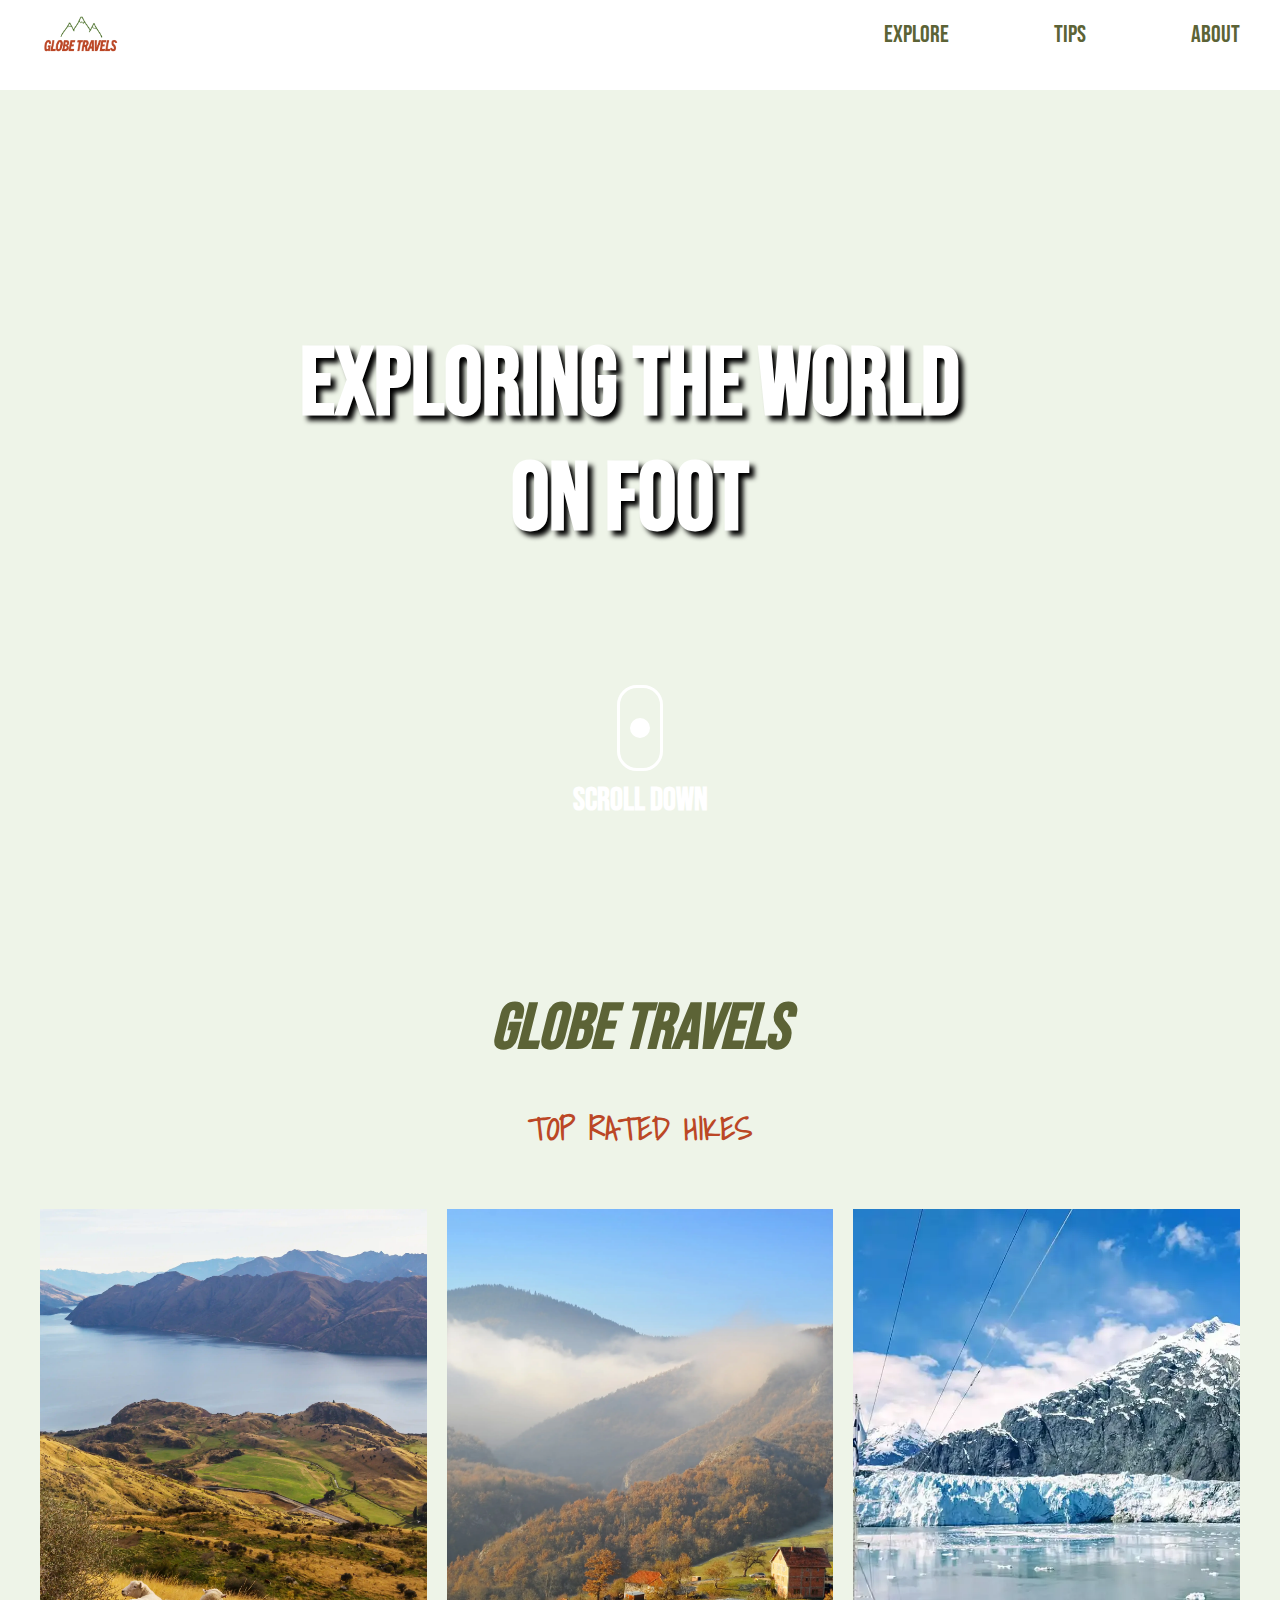
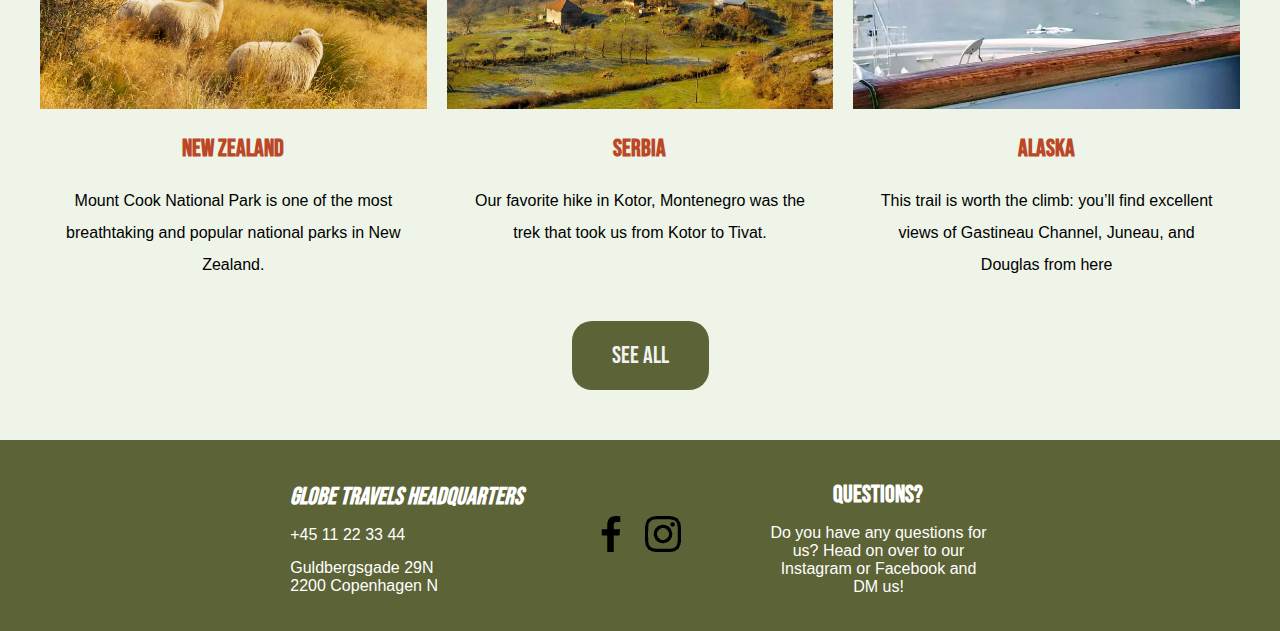
==== index.html @ c2760bb6 "logo_final" ====
<!DOCTYPE html>
<html lang="da">
  <head>
    <meta charset="UTF-8" />
    <meta http-equiv="X-UA-Compatible" content="IE=edge" />
    <meta name="viewport" content="width=device-width, initial-scale=1.0" />
    <link rel="stylesheet" href="style.css" />
    <link rel="stylesheet" href="landing_style.css" />
    <title>Globe Travels</title>
  </head>
  <body>
    <header class="banner">
      <nav class="navbar">
        <a class="logo" href="index.html"><img src="billeder/globe_logo_final.png" alt="logo" /></a>
        <ul class="nav-menu">
          <li class="nav-item">
            <a href="loop.html">EXPLORE</a>
          </li>
          <li class="nav-item">
            <a href="#">TIPS</a>
          </li>
          <li class="nav-item">
            <a href="#">ABOUT</a>
          </li>
        </ul>
        <div class="hamburger">
          <span class="bar"></span>
          <span class="bar"></span>
          <span class="bar"></span>
        </div>
      </nav>
    </header>
    <div class="background-image">
      <h1 class="landing_h1">
        EXPLORING THE WORLD <br />
        ON FOOT
      </h1>
      <div class="container_mouse">
        <span class="mouse-btn">
          <span class="mouse-scroll"></span>
        </span>
        <h1>Scroll Down</h1>
      </div>
    </div>
    <main>
      <section class="landing_titel">
        <h2>GLOBE TRAVELS</h2>
        <h3>TOP RATED HIKES</h3>
      </section>

      <section class="tophikes">
        <article>
          <img src="billeder/newzealand_hike.webp" alt="hiking" />
          <h2>NEW ZEALAND</h2>
          <p>Mount Cook National Park is one of the most breathtaking and popular national parks in New Zealand.</p>
        </article>

        <article>
          <img src="billeder/serbia_hike.webp" alt="hiking" />
          <h2>SERBIA</h2>
          <p>Our favorite hike in Kotor, Montenegro was the trek that took us from Kotor to Tivat.</p>
        </article>

        <article>
          <img src="billeder/glacier_hike.webp" alt="glacier" />
          <h2>ALASKA</h2>
          <p>This trail is worth the climb: you’ll find excellent views of Gastineau Channel, Juneau, and Douglas from here</p>
        </article>
      </section>
      <div class="text-center">
        <a href="loop.html"><button>SEE ALL</button></a>
      </div>
    </main>
    <footer>
      <div>
        <h2 class="footer_h2">GLOBE TRAVELS HEADQUARTERS</h2>
        <p>+45 11 22 33 44</p>
        <p>
          Guldbergsgade 29N <br />
          2200 Copenhagen N
        </p>
      </div>
      <div class="socials">
        <div class="socials">
          <img src="billeder/facebook-logo-24.png" alt="face" />
          <img src="billeder/instagram-logo-24.png" alt="insta" />
        </div>
      </div>
      <section class="sporgsmal">
        <h2>Questions?</h2>
        <p>Do you have any questions for us? Head on over to our Instagram or Facebook and DM us!</p>
      </section>
    </footer>
    <script>
      // Hamburger menu
      const hamburger = document.querySelector(".hamburger");
      const navMenu = document.querySelector(".nav-menu");

      hamburger.addEventListener("click", () => {
        hamburger.classList.toggle("active");
        navMenu.classList.toggle("active");
      });

      document.querySelectorAll(".nav-link").forEach((n) =>
        n.addEventListener("click", () => {
          hamburger.classList.remove("active");
          navMenu.classList.remove("active");
        })
      );
    </script>
  </body>
</html>
---- style.css ----
/* Generelt */
* {
  margin: 0;
  padding: 0;
}

main {
  max-width: 1200px;
  margin: 0 auto;
}

html {
  background-color: #eef4e8;
}

img {
  max-width: 100%;
}

/* fonts */
@font-face {
  font-family: BebasNeue;
  src: url(fonts/BebasNeue/BebasNeue-Regular.ttf);
}

@font-face {
  font-family: SIL;
  src: url(fonts/Shadows_Into_Light/ShadowsIntoLight-Regular.ttf);
}

/* *********** Header ************** */
.banner {
  position: fixed;
  z-index: 1;
}
.logo {
  margin-inline: 40px;
}

.nav-menu li {
  font-family: BebasNeue, sans-serif;
  list-style: none;
  font-size: 1.5rem;
  text-align: center;
  margin-right: 20px;
}
a {
  color: #5c6336;
  text-decoration: none;
}
.footer_h2 {
  color: white;
  font-style: italic;
}

.navbar {
  min-height: 70px;
  display: flex;
  justify-content: space-between;
  align-items: center;
  margin-right: 20px;
}
.nav-menu {
  display: flex;
  justify-content: space-between;
  align-items: center;
  gap: 85px;
}

.nav-link {
  transition: 0.7s ease;
}
.banner:hover {
  background-color: white;
}

.navbar a:hover {
  color: #5c6336;
}

.hamburger {
  display: none;
  cursor: pointer;
}

.bar {
  display: block;
  width: 30px;
  height: 3px;
  margin-block: 5px;
  -webkit-transition: all 0.3s ease-in-out;
  transition: all 0.3s ease-in-out;
  background-color: #5c6336;
  border-radius: 15px;
}

@media (max-width: 768px) {
  .logo {
    margin-inline: 0;
  }

  .logo img {
    width: 20%;
  }
  .navbar {
    padding: 20px;
  }
  .hamburger {
    display: block;
  }
  .hamburger.active .bar:nth-child(2) {
    opacity: 0;
  }
  .hamburger.active .bar:nth-child(1) {
    transform: translateY(8px) rotate(45deg);
  }
  .hamburger.active .bar:nth-child(3) {
    transform: translateY(-8px) rotate(-45deg);
  }
  .nav-menu {
    position: fixed;
    left: -100%;
    top: 135px;
    gap: 0;
    flex-direction: column;
    background-color: white;
    width: 100%;
    text-align: center;
    transition: 0.3s;
  }
  .nav-item {
    margin-block: 16px;
  }

  .nav-menu.active {
    left: 0;
  }
}

/*************** main (filtrering/loop view) *********/
/* grid - loop view */
.loop_section {
  display: grid;
  grid-template-columns: repeat(auto-fill, minmax(300px, 4fr));
  gap: 1rem;
}

/* design header - loop view */
.filteringsheader {
  text-align: center;
}

nav {
  list-style: none;
  line-height: 2rem;
  /* display: inline; */
  padding-bottom: 20px;
}

button {
  font-family: BebasNeue;
  color: #5c6336;
  font-size: 1.5rem;
  border-style: none;
  background-color: #eef4e8;
  font-weight: lighter;
  cursor: pointer;
  padding: 10px;
}

button:hover {
  color: #bb4726;
}

.valgt {
  color: #bb4726;
}

.filteringsheader h2 {
  font-family: BebasNeue;
  color: #bb4726;
  font-size: 2rem;
  font-weight: lighter;
  padding-bottom: 15px;
}

.filteringsheader h1 {
  font-family: SIL;
  color: #5c6336;
  font-size: 3rem;
  padding-top: 100px;
}

/* design indhold - loop view */
p {
  font-family: Arial, Helvetica, sans-serif;
  margin-bottom: 15px;
}
h1,
h2,
h3 {
  font-family: BebasNeue;
  margin-bottom: 15px;
}

/* hover box */
.h_container {
  position: relative;
  width: 100%;
  background-color: black;
}

.picture {
  /* opacity: 1; */
  display: block;
  width: 100%;
  height: auto;
  transition: 0.5s ease;
}

/* placering og styling af text-boksen */
.box {
  transition: 0.5s ease;
  opacity: 0;
  position: absolute;
  top: 50%;
  left: 50%;
  transform: translate(-50%, -50%);
  -ms-transform: translate(-50%, -50%);
  text-align: center;
}

/* hover effekt på billede */
.h_container:hover .picture {
  background-color: black;
  opacity: 0.3;
}

/* Gør tekst-boksen synlig */
.h_container:hover .box {
  opacity: 1;
}

/* styling af teksten */
.text_p {
  color: white;
  font-size: 16px;
  font-family: Arial, Helvetica, sans-serif;
  font-weight: lighter;
  /* Gør at der ikke kommer en ny linje */
  white-space: nowrap;
  /* Gør man ikke se resten af teksten */
  overflow: hidden;
  /* ellipsis laver de tre prikker (...) */
  text-overflow: ellipsis;
  /* Siger hvor meget tekst vi må se  */
  max-width: 20ch;
}

/* Styling af h3 */
.text_h3 {
  color: white;
  font-family: Arial, Helvetica, sans-serif;
}

/* styling af Call-to-action knap */
.red {
  color: #bb4726;
  text-align: center;
  margin-block: 20px;
}
.facebook,
.instagram {
  width: 100px;
  height: auto;
}

.RM {
  font-family: BebasNeue;
  color: white;
  background-color: #5c6336;
  padding: 10px 20px;
  border-radius: 20px;
  border-color: black solid 0.5px;
}

/* footer */
footer {
  background-color: #5c6336;
  padding: 20px;
  margin: 0;
  display: flex;
  flex-direction: column;
  align-items: center;
  margin-top: 30px;
}

footer p {
  color: white;
}

address:nth-child(1) {
  text-align: center;
}
.sporgsmal {
  text-align: center;
}
.info_footer h2,
.sporgsmal h2 {
  color: white;
}

/****** ENKELTSIDE *******/

.grid_1-1 {
  margin-bottom: 20px;
  margin-top: -90px;
}
.grid_1-1 img {
  margin-top: 100px;
}

.grid_1-1 article {
  padding-top: 20px;
  background-color: white;
}

.grid_1-1 h1 {
  text-align: left;
  color: #5c6336;
  font-size: 3rem;
  padding-left: 20px;
}
.grid_1-1 p {
  padding-inline: 20px;
  line-height: 2rem;
  padding-bottom: 20px;
}
.grid_1-1 h2 {
  color: #bb4726;
  font-size: 2.5rem;
  padding-left: 20px;
}

.grid_1-1 h3 {
  font-size: 1.5rem;
  color: #bb4726;
  padding-left: 20px;
}

.grid_1-1 article h1 {
  flex: 1;
}

.banner {
  position: relative;
}

.bg-dark {
  background: transparent !important;
}

.bg-dark.scrolled {
  background-color: white !important;
}

.tilbage {
  font-family: BebasNeue;
  color: white;
  background-color: #5c6336;
  padding: 10px 20px;
  border-radius: 50px;
  margin-bottom: 10px;
  display: none;
}
.tilbage_mobil {
  font-family: BebasNeue;
  color: white;
  background-color: #5c6336;
  padding: 10px 20px;
  border-radius: 50px;
  margin-bottom: 10px;
  margin-left: 40%;
  margin-top: 20px;
}

.sporgsmal p {
  max-width: 25ch;
}

@media (min-width: 768px) {
  /* enkeltside */
  .grid_1-1 {
    display: grid;
    grid-template-columns: 1fr 1fr;
    padding-top: 13rem;
    padding-bottom: 6rem;
  }

  .grid_1-1 img {
    grid-column: 1;
    width: 100%;
    height: 100%;
    object-fit: cover;
    margin-top: 0;
  }
  .grid_1-1 article {
    grid-column: 2;
  }

  .grid_1-1 h1 {
    text-align: left;
    /* margin-top: -8px; */
  }
  .tilbage {
    display: block;
  }

  .tilbage_mobil {
    display: none;
  }

  /* Loop view */
  .logo > img:nth-child(1) {
    max-width: 10%;
    padding-top: 10px;
  }

  footer {
    flex-direction: row;
    align-items: center;
    justify-content: center;
  }
  address:nth-child(1) {
    text-align: left;
  }

  .banner {
    position: fixed;
  }
  .banner_enkelt {
    position: fixed;
    padding-top: 5rem;
  }

  .logo {
    width: 100%;
    height: 100%;
    object-fit: cover;
  }

  .sporgsmal {
    margin-left: 5rem;
  }

  .sporgsmal p {
    max-width: 25ch;
  }

  .socials {
    margin-left: 2rem;
  }
}
---- landing_style.css ----
* {
  margin: 0;
  padding: 0;
}

.background-image {
  background-image: url("billeder/landingpage.jpg");
  background-size: cover;
  background-repeat: no-repeat;
  height: 100vh;
  background-position: 14%;
  display: grid;
  grid-template-columns: 1fr 1fr;
  grid-template-rows: 1fr 1fr 1fr 1fr;
}

/* scroll button mobile */

/* From uiverse.io by @mrhyddenn */
.mouse-btn {
  margin: 10px auto;
  width: 40px;
  height: 80px;
  border: 3px solid white;
  border-radius: 20px;
  display: flex;
}
.container_mouse h1 {
  color: white;
  text-align: center;
}

.container_mouse {
  grid-row: 4;
  grid-column: span 2;
}

.mouse-scroll {
  display: block;
  width: 20px;
  height: 20px;
  background: white;
  border-radius: 50%;
  margin: auto;
  animation: scrolling13 1s linear infinite;
}

@keyframes scrolling13 {
  0% {
    opacity: 0;
    transform: translateY(-20px);
  }

  100% {
    opacity: 1;
    transform: translateY(20px);
  }
}

/* fonts */

@font-face {
  font-family: BebasNeue;
  src: url(fonts/BebasNeue/BebasNeue-Regular.ttf);
}

@font-face {
  font-family: SIL;
  src: url(fonts/Shadows_Into_Light/ShadowsIntoLight-Regular.ttf);
}

h3 {
  font-family: "BebasNeue";
  color: #bb4726;
}

.landing_h1 {
  color: white;
  font-size: 3rem;
  text-align: end;
  place-self: end;
  grid-column: 2;
  grid-row: 2;
  padding-right: 20px;
  text-shadow: black 5px 5px 5px;
}

.landing_titel h2 {
  color: #5c6336;
  font-size: 3rem;
  /* font-style: italic; */
  text-align: center;
  padding-top: 90px;
}

.landing_titel h3 {
  font-family: SIL;
  font-size: 1.6rem;
  padding-bottom: 40px;
}

.landing_titel h3,
h2 {
  text-align: center;
  color: #bb4726;
  padding-top: 20px;
}
.text-center {
  text-align: center;
  padding-block: 20px;
}

article img {
  object-fit: cover;
  width: 500px;
  height: 500px;
}

article h2,
article p {
  text-align: center;
  padding-inline: 20px;
  line-height: 2rem;
  margin-bottom: 20px;
}

button {
  color: #f2f2f2;
  background-color: #5c6336;
  padding: 20px;
  padding-inline: 40px;
  display: inline;
  text-align: center;
  border-radius: 20px;
}

.tophikes {
  display: grid;
  grid-template-columns: repeat(auto-fill, minmax(300px, 3fr));
  gap: 20px;
}

@media (min-width: 768px) {
  .background-image {
    background-position: top;
    grid-template-columns: 1fr;
  }
  .landing_h1 {
    text-align: center;
    font-size: 6rem;
    grid-column: 1/1;
    grid-row: 2/4;
    place-self: center center;
  }

  .landing_titel h2 {
    color: #5c6336;
    font-size: 4rem;
    font-style: italic;
    text-align: center;
  }
  .landing_titel h3 {
    font-size: 2rem;
  }

  address:nth-child(1),
  address h2 {
    text-align: left;
  }

  address {
    padding: 40px;
  }
}
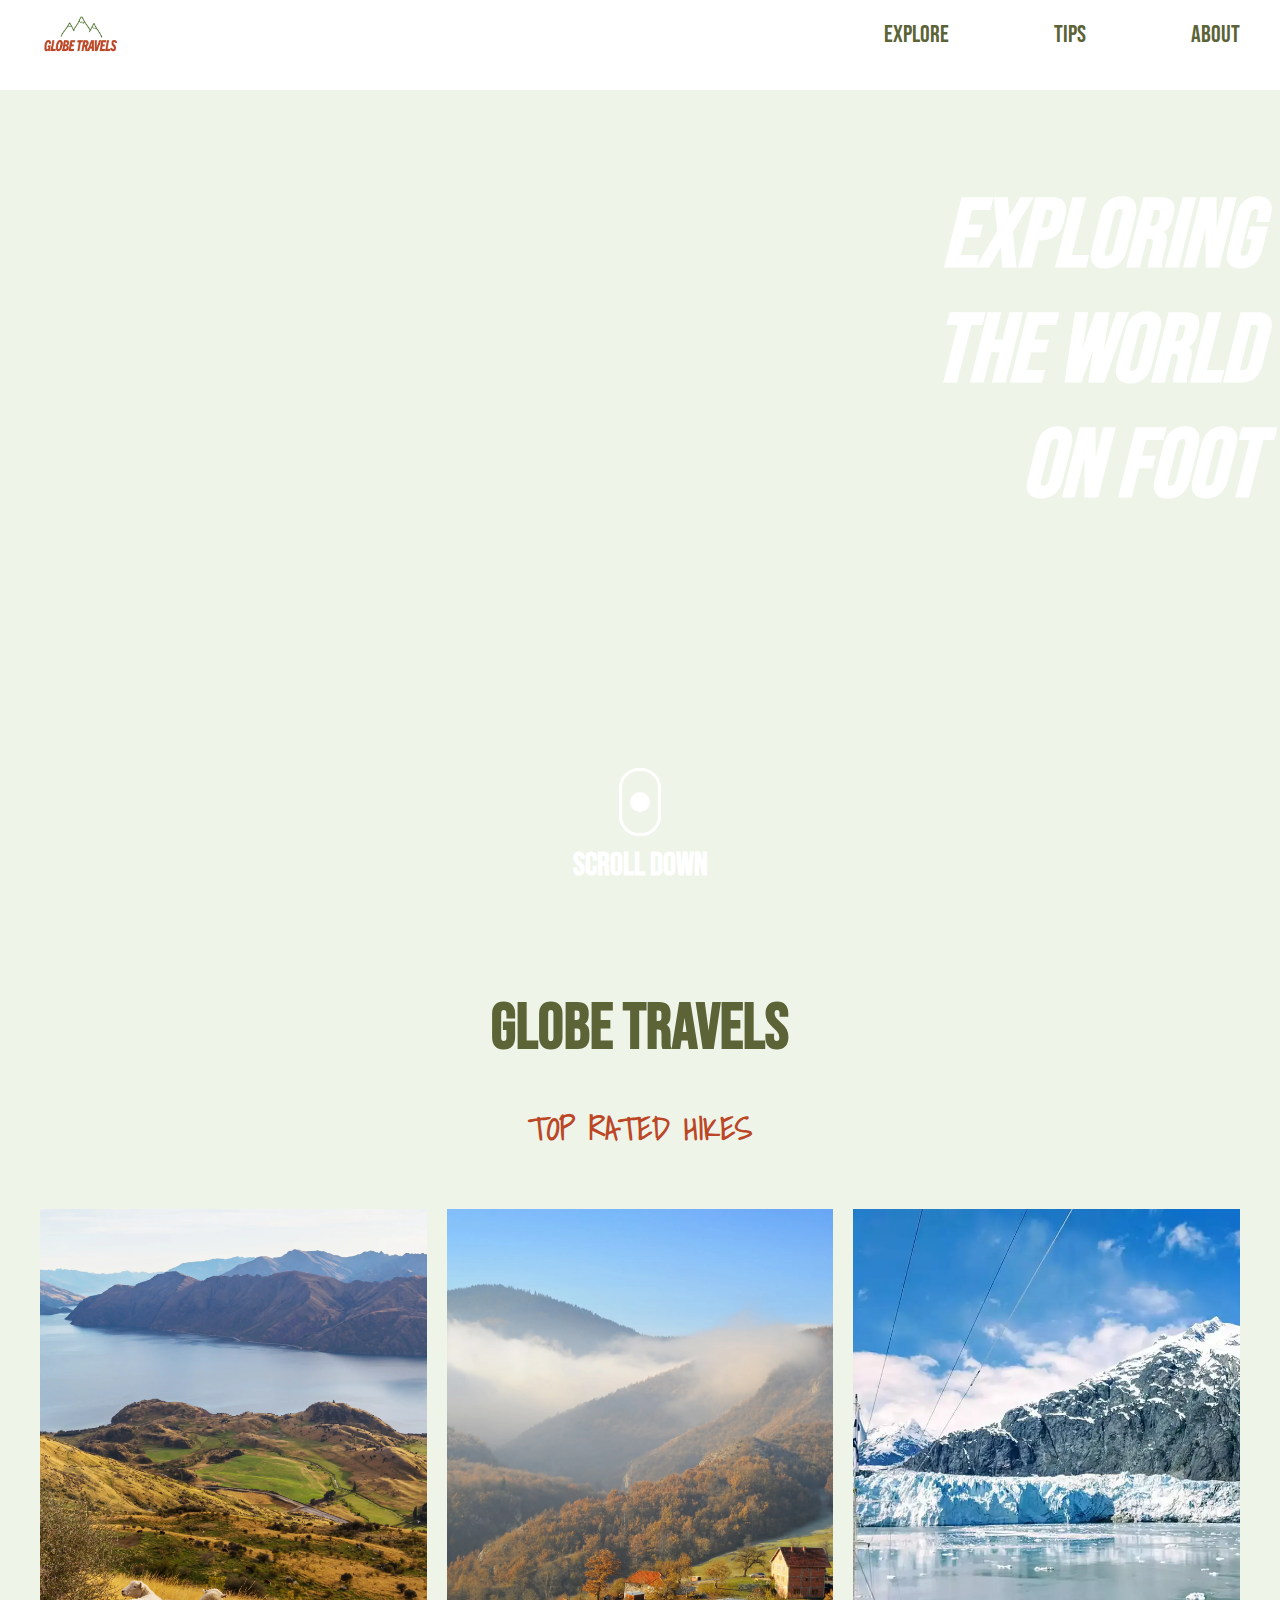
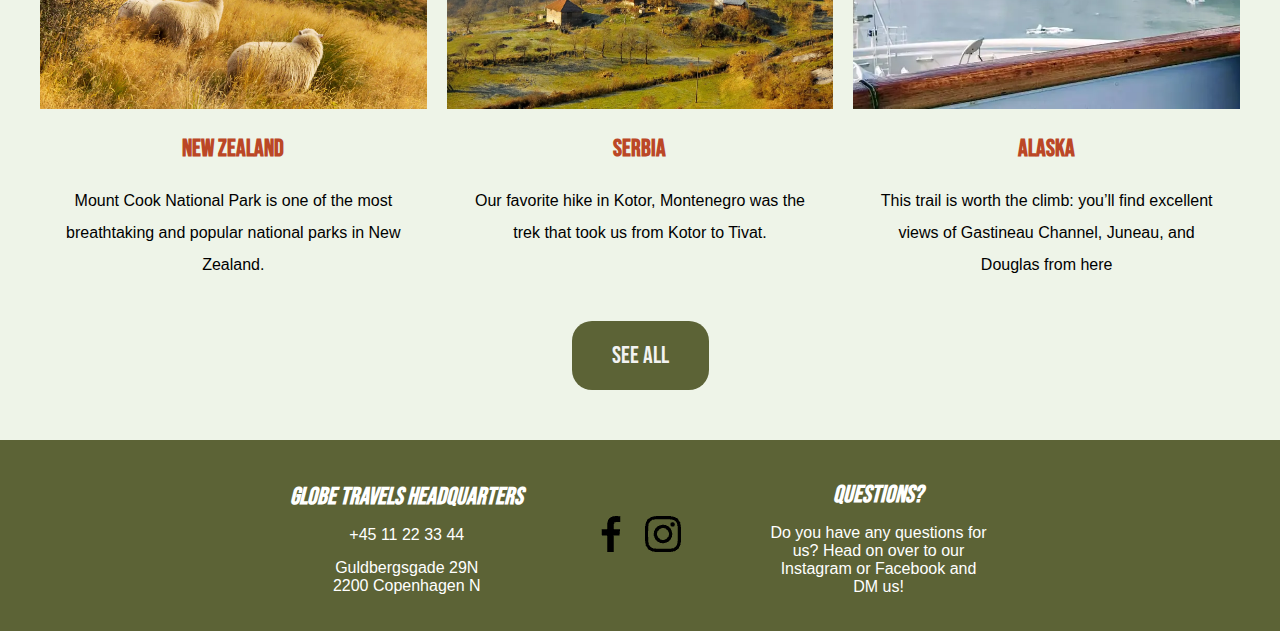
==== commit 3abe1d3e: "felicia - små rettelser" ====
--- a/index.html
+++ b/index.html
@@ -72,7 +72,7 @@
       </div>
     </main>
     <footer>
-      <div>
+      <div class="footer_div">
         <h2 class="footer_h2">GLOBE TRAVELS HEADQUARTERS</h2>
         <p>+45 11 22 33 44</p>
         <p>
--- a/style.css
+++ b/style.css
@@ -29,14 +29,18 @@
 }
 
 /* *********** Header ************** */
+/* Gør header bliver i toppen */
 .banner {
   position: fixed;
   z-index: 1;
 }
+
+/* Placering af logo - giver luft */
 .logo {
   margin-inline: 40px;
 }
 
+/* styling af listen i nav-menu */
 .nav-menu li {
   font-family: BebasNeue, sans-serif;
   list-style: none;
@@ -44,15 +48,19 @@
   text-align: center;
   margin-right: 20px;
 }
+
+/* styling af teksten i nav-menu */
 a {
   color: #5c6336;
   text-decoration: none;
 }
-.footer_h2 {
-  color: white;
-  font-style: italic;
-}
-
+
+/* Hover til knapper */
+.nav-item a:hover {
+  color: #bb4726;
+}
+
+/* Styling af header */
 .navbar {
   min-height: 70px;
   display: flex;
@@ -60,6 +68,8 @@
   align-items: center;
   margin-right: 20px;
 }
+
+/* Styling af ul, så de ligger ved siden af hinanden */
 .nav-menu {
   display: flex;
   justify-content: space-between;
@@ -67,17 +77,22 @@
   gap: 85px;
 }
 
+/* animation af header der flyver ud */
 .nav-link {
   transition: 0.7s ease;
 }
+
+/* hover til banner - index & loop */
 .banner:hover {
   background-color: white;
 }
 
-.navbar a:hover {
-  color: #5c6336;
-}
-
+/* Hover til banner - enkelt */
+.banner_enkelt:hover {
+  background-color: white;
+}
+
+/* Gør burgermenu ikke vises hele tiden */
 .hamburger {
   display: none;
   cursor: pointer;
@@ -93,8 +108,8 @@
   background-color: #5c6336;
   border-radius: 15px;
 }
-
-@media (max-width: 768px) {
+/* hamburger menu viser sig kun indtil den kommer over ipad størrelse */
+@media (max-width: 810px) {
   .logo {
     margin-inline: 0;
   }
@@ -120,7 +135,7 @@
   .nav-menu {
     position: fixed;
     left: -100%;
-    top: 135px;
+    top: 89px;
     gap: 0;
     flex-direction: column;
     background-color: white;
@@ -145,7 +160,8 @@
   gap: 1rem;
 }
 
-/* design header - loop view */
+/* design filtreringsheader - loop view */
+
 .filteringsheader {
   text-align: center;
 }
@@ -299,15 +315,18 @@
   color: white;
 }
 
-address:nth-child(1) {
+.footer_h2 {
+  color: white;
+  font-style: italic;
+}
+.footer_div, .sporgsmal {
   text-align: center;
 }
-.sporgsmal {
-  text-align: center;
-}
+ 
 .info_footer h2,
 .sporgsmal h2 {
   color: white;
+  font-style: italic;
 }
 
 /****** ENKELTSIDE *******/
@@ -353,7 +372,7 @@
 }
 
 .banner {
-  position: relative;
+  position: fixed;
 }
 
 .bg-dark {
--- a/landing_style.css
+++ b/landing_style.css
@@ -1,8 +1,11 @@
+/* sætter margin og padding til 0 i stedet for browserens default settings */
 * {
   margin: 0;
   padding: 0;
 }
+/* MOBILE FIRST */
 
+/* styling af baggrundsbillede */
 .background-image {
   background-image: url("billeder/landingpage.jpg");
   background-size: cover;
@@ -19,11 +22,13 @@
 /* From uiverse.io by @mrhyddenn */
 .mouse-btn {
   margin: 10px auto;
-  width: 40px;
-  height: 80px;
+  margin-top: 10px;
+  width: 36px;
+  height: 62px;
   border: 3px solid white;
   border-radius: 20px;
   display: flex;
+  margin-top: 3rem;
 }
 .container_mouse h1 {
   color: white;
@@ -44,6 +49,7 @@
   margin: auto;
   animation: scrolling13 1s linear infinite;
 }
+/* css animation på scroll knap */
 
 @keyframes scrolling13 {
   0% {
@@ -57,38 +63,22 @@
   }
 }
 
-/* fonts */
-
-@font-face {
-  font-family: BebasNeue;
-  src: url(fonts/BebasNeue/BebasNeue-Regular.ttf);
-}
-
-@font-face {
-  font-family: SIL;
-  src: url(fonts/Shadows_Into_Light/ShadowsIntoLight-Regular.ttf);
-}
-
-h3 {
-  font-family: "BebasNeue";
-  color: #bb4726;
-}
-
+/* styling af tagline på baggrundsbillede */
 .landing_h1 {
   color: white;
-  font-size: 3rem;
+  font-size: 4rem;
   text-align: end;
   place-self: end;
   grid-column: 2;
   grid-row: 2;
   padding-right: 20px;
-  text-shadow: black 5px 5px 5px;
+  font-style: italic;
+  max-width: 9ch;
 }
 
 .landing_titel h2 {
   color: #5c6336;
   font-size: 3rem;
-  /* font-style: italic; */
   text-align: center;
   padding-top: 90px;
 }
@@ -105,14 +95,21 @@
   color: #bb4726;
   padding-top: 20px;
 }
+/* centrering af button på landingpage */
 .text-center {
   text-align: center;
   padding-block: 20px;
 }
 
+.tophikes {
+  display: grid;
+  grid-template-columns: repeat(auto-fill, minmax(300px, 3fr));
+  gap: 20px;
+}
+
+/* størrelse på billeder på landingpage og dertilhørende tekst rugbrikker. */
 article img {
   object-fit: cover;
-  width: 500px;
   height: 500px;
 }
 
@@ -123,8 +120,8 @@
   line-height: 2rem;
   margin-bottom: 20px;
 }
-
-button {
+/* styling af knap på landingpage */
+.text-center button {
   color: #f2f2f2;
   background-color: #5c6336;
   padding: 20px;
@@ -134,20 +131,16 @@
   border-radius: 20px;
 }
 
-.tophikes {
-  display: grid;
-  grid-template-columns: repeat(auto-fill, minmax(300px, 3fr));
-  gap: 20px;
-}
+/* desktop media query */
 
-@media (min-width: 768px) {
+@media (min-width: 870px) {
   .background-image {
     background-position: top;
     grid-template-columns: 1fr;
   }
   .landing_h1 {
     text-align: center;
-    font-size: 6rem;
+    font-size: 7rem;
     grid-column: 1/1;
     grid-row: 2/4;
     place-self: center center;
@@ -156,19 +149,26 @@
   .landing_titel h2 {
     color: #5c6336;
     font-size: 4rem;
-    font-style: italic;
     text-align: center;
   }
   .landing_titel h3 {
     font-size: 2rem;
   }
 
-  address:nth-child(1),
-  address h2 {
-    text-align: left;
-  }
+}
 
-  address {
-    padding: 40px;
+/* IPAD-VERSION */
+
+@media (min-width: 768px) {
+  .landing_h1 {
+    color: white;
+    font-size: 6rem;
+    text-align: end;
+    place-self: end;
+    grid-column: 2;
+    grid-row: 2;
+    padding-right: 20px;
+    font-style: italic;
+    max-width: 9ch;
   }
 }
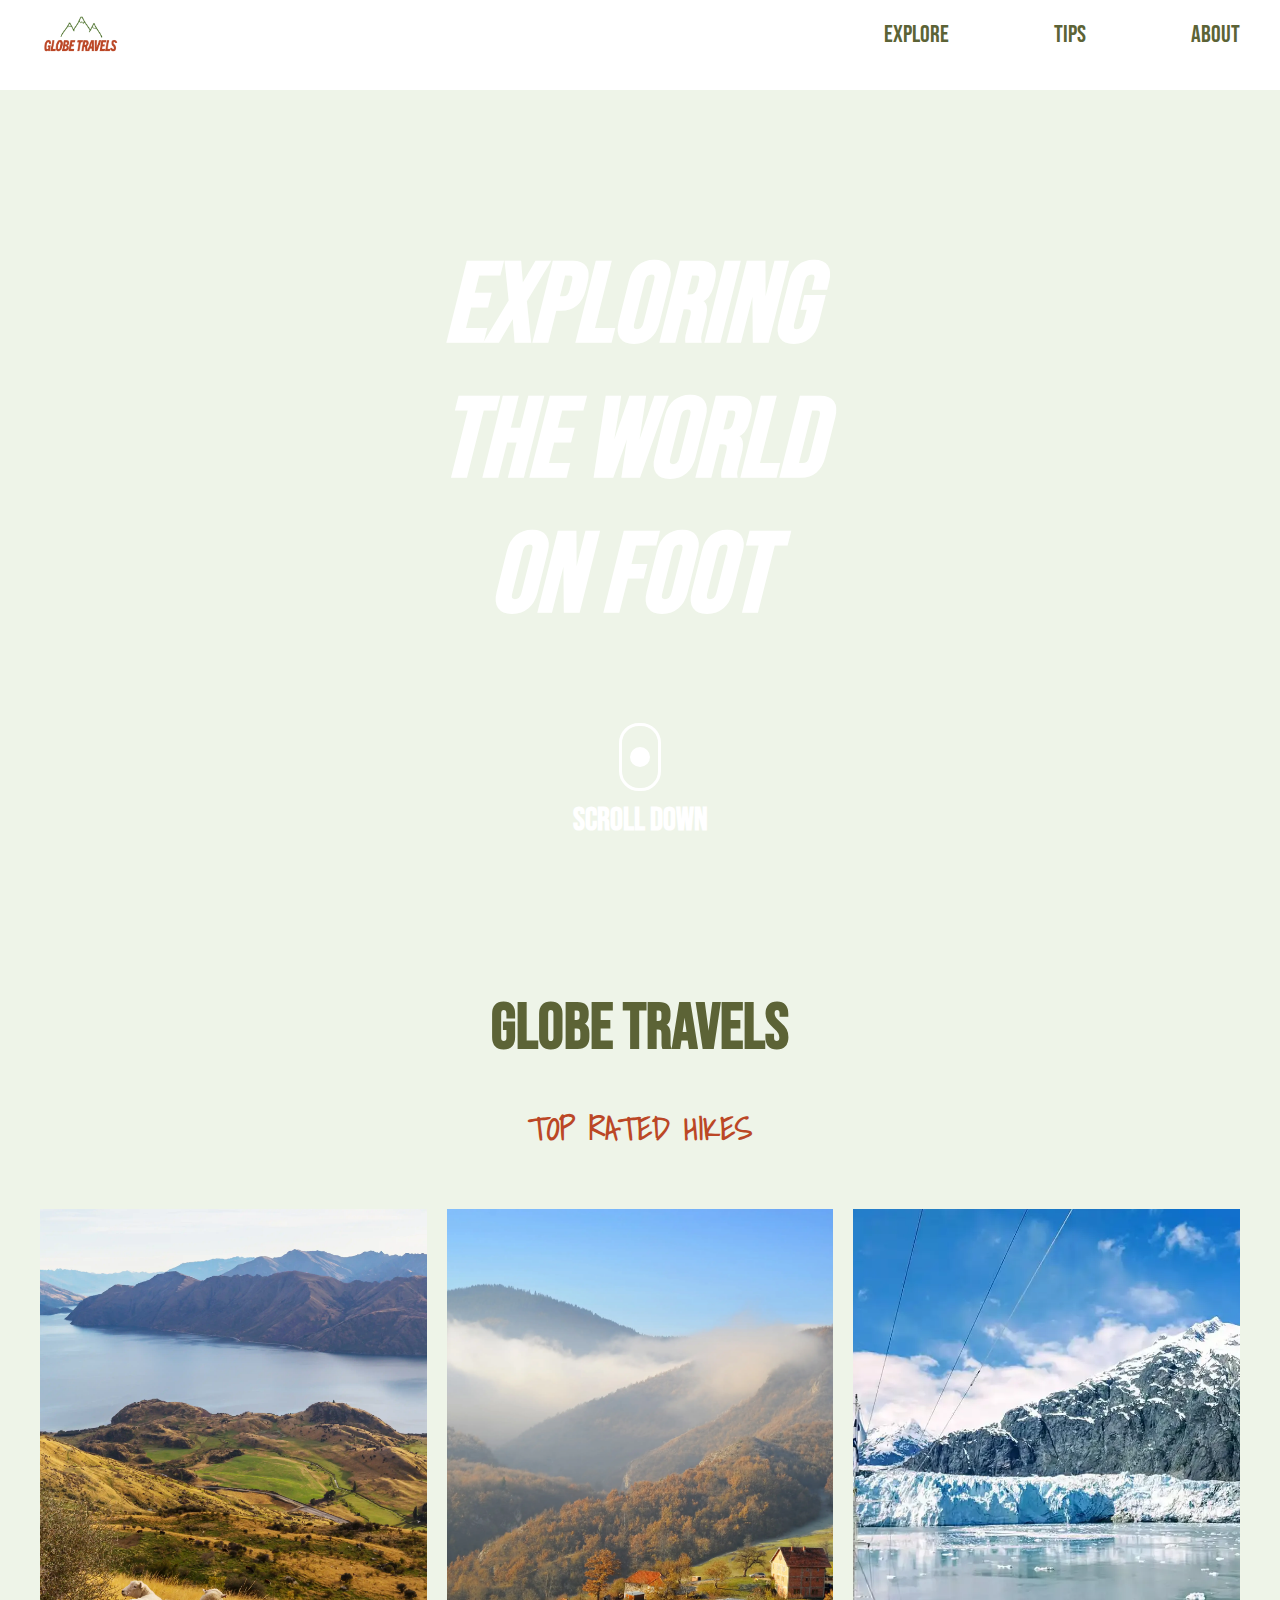
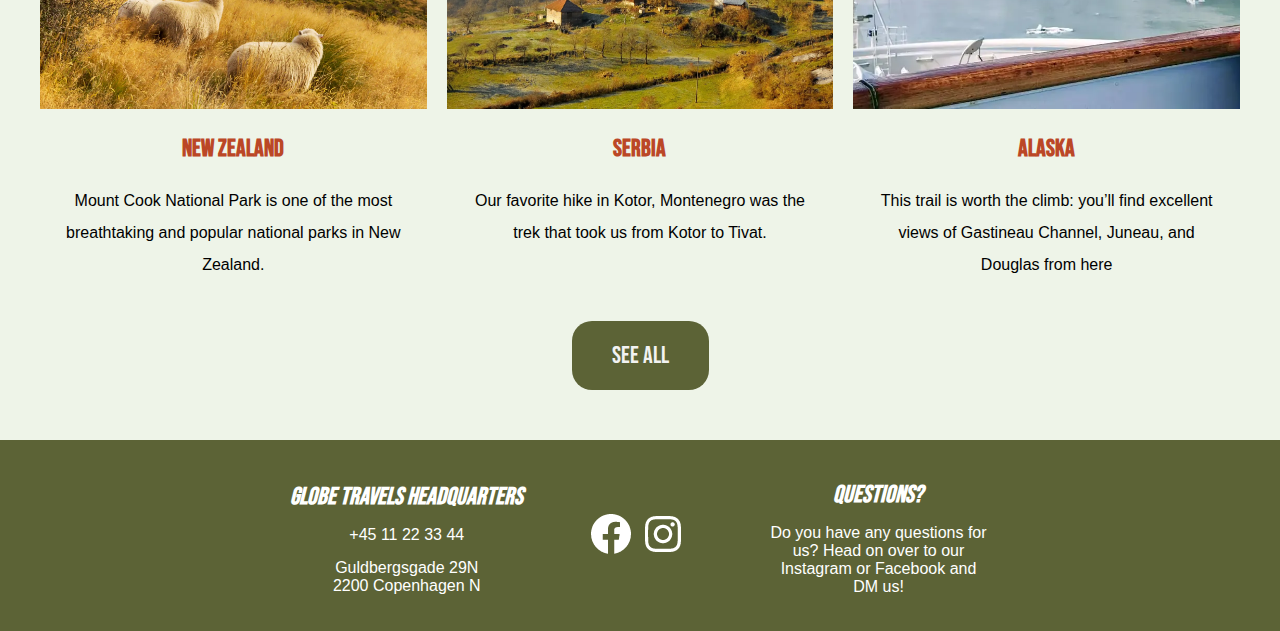
==== commit 24eb2440: "footer_socials" ====
--- a/index.html
+++ b/index.html
@@ -82,8 +82,8 @@
       </div>
       <div class="socials">
         <div class="socials">
-          <img src="billeder/facebook-logo-24.png" alt="face" />
-          <img src="billeder/instagram-logo-24.png" alt="insta" />
+          <img src="billeder/facebook-logo.png" alt="face" />
+          <img src="billeder/instagram-logo.png" alt="insta" />
         </div>
       </div>
       <section class="sporgsmal">
--- a/style.css
+++ b/style.css
@@ -319,10 +319,11 @@
   color: white;
   font-style: italic;
 }
-.footer_div, .sporgsmal {
+.footer_div,
+.sporgsmal {
   text-align: center;
 }
- 
+
 .info_footer h2,
 .sporgsmal h2 {
   color: white;
@@ -347,8 +348,9 @@
 .grid_1-1 h1 {
   text-align: left;
   color: #5c6336;
-  font-size: 3rem;
+  font-size: 4rem;
   padding-left: 20px;
+  font-style: italic;
 }
 .grid_1-1 p {
   padding-inline: 20px;
--- a/landing_style.css
+++ b/landing_style.css
@@ -131,6 +131,26 @@
   border-radius: 20px;
 }
 
+.text-center button:hover {
+  color: #bb4726;
+}
+
+/* IPAD-VERSION */
+
+@media (min-width: 768px) {
+  .landing_h1 {
+    color: white;
+    font-size: 6rem;
+    text-align: end;
+    place-self: end;
+    grid-column: 2;
+    grid-row: 2;
+    padding-right: 20px;
+    font-style: italic;
+    max-width: 9ch;
+  }
+}
+
 /* desktop media query */
 
 @media (min-width: 870px) {
@@ -154,21 +174,4 @@
   .landing_titel h3 {
     font-size: 2rem;
   }
-
 }
-
-/* IPAD-VERSION */
-
-@media (min-width: 768px) {
-  .landing_h1 {
-    color: white;
-    font-size: 6rem;
-    text-align: end;
-    place-self: end;
-    grid-column: 2;
-    grid-row: 2;
-    padding-right: 20px;
-    font-style: italic;
-    max-width: 9ch;
-  }
-}
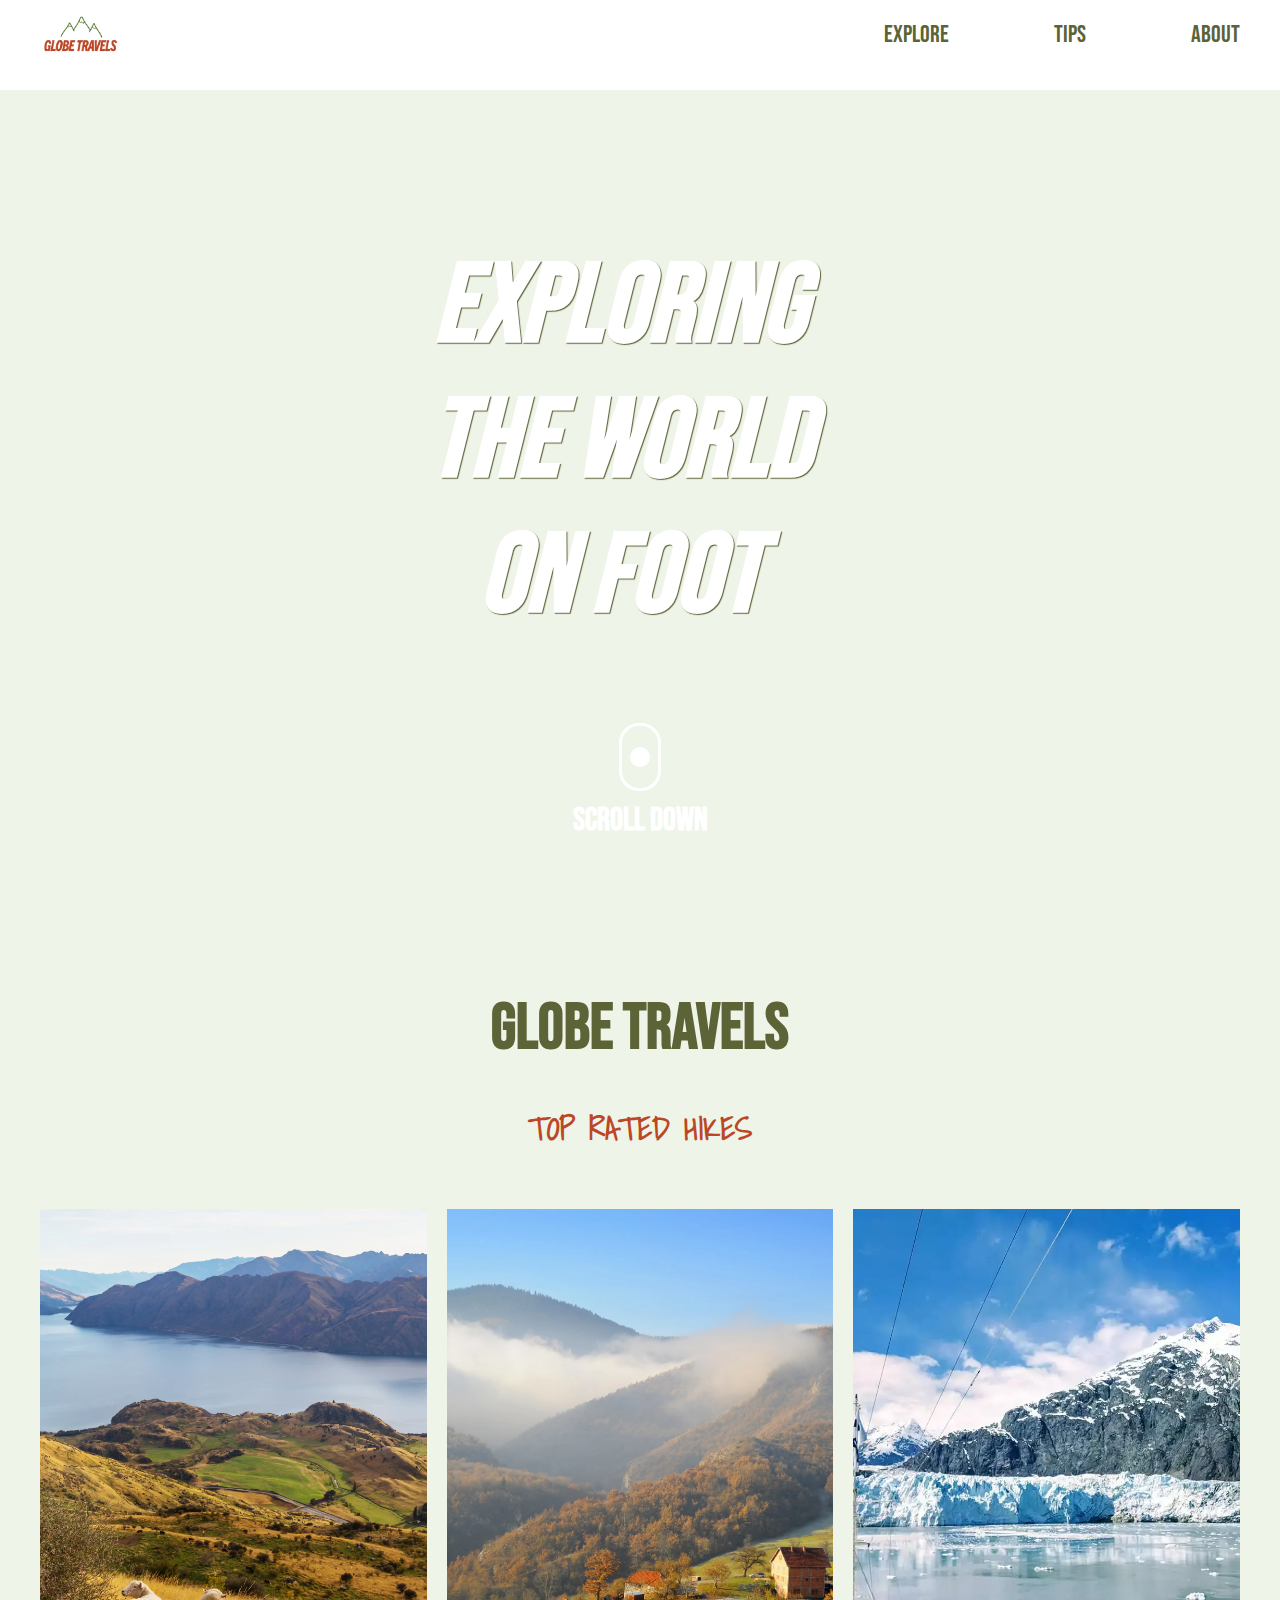
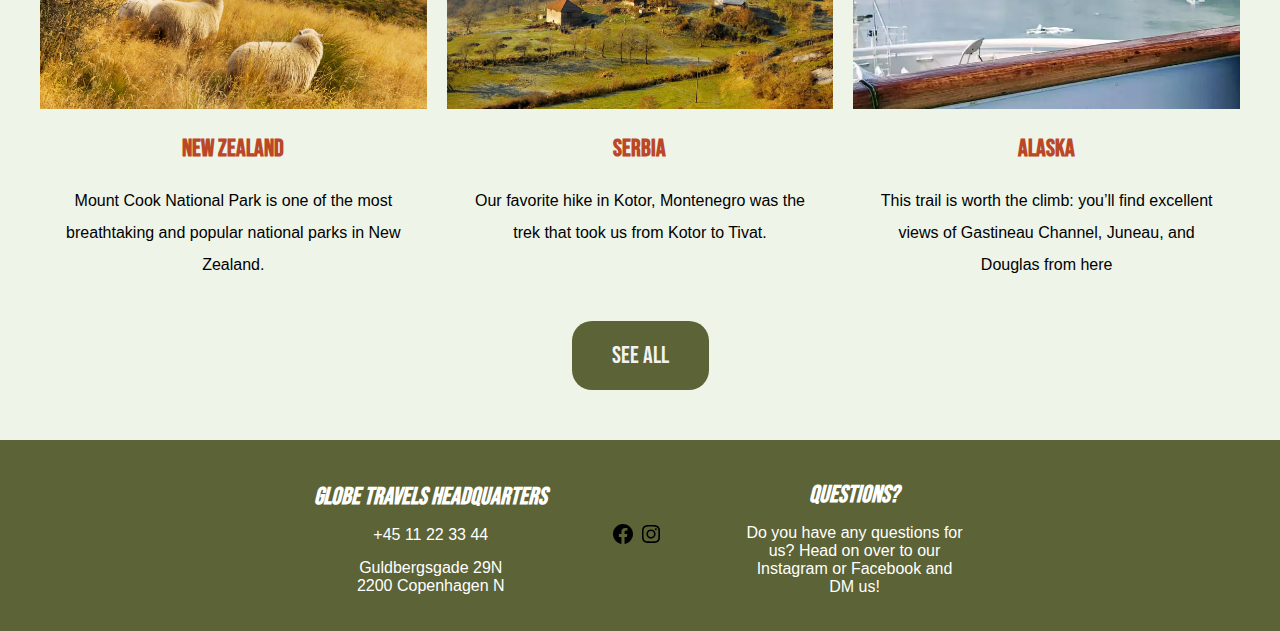
==== commit 5db28f25: "logoer_svg" ====
--- a/index.html
+++ b/index.html
@@ -82,8 +82,8 @@
       </div>
       <div class="socials">
         <div class="socials">
-          <img src="billeder/facebook-logo.png" alt="face" />
-          <img src="billeder/instagram-logo.png" alt="insta" />
+          <img src="billeder/bxl-facebook-circle.svg" alt="face" />
+          <img src="billeder/bxl-instagram(1).svg" alt="insta" />
         </div>
       </div>
       <section class="sporgsmal">
--- a/landing_style.css
+++ b/landing_style.css
@@ -70,10 +70,11 @@
   text-align: end;
   place-self: end;
   grid-column: 2;
-  grid-row: 2;
+  grid-row: 3;
   padding-right: 20px;
   font-style: italic;
   max-width: 9ch;
+  text-shadow: #5c6336 1px 1px 1px;
 }
 
 .landing_titel h2 {
@@ -148,6 +149,7 @@
     padding-right: 20px;
     font-style: italic;
     max-width: 9ch;
+    padding-right: 40px;
   }
 }
 
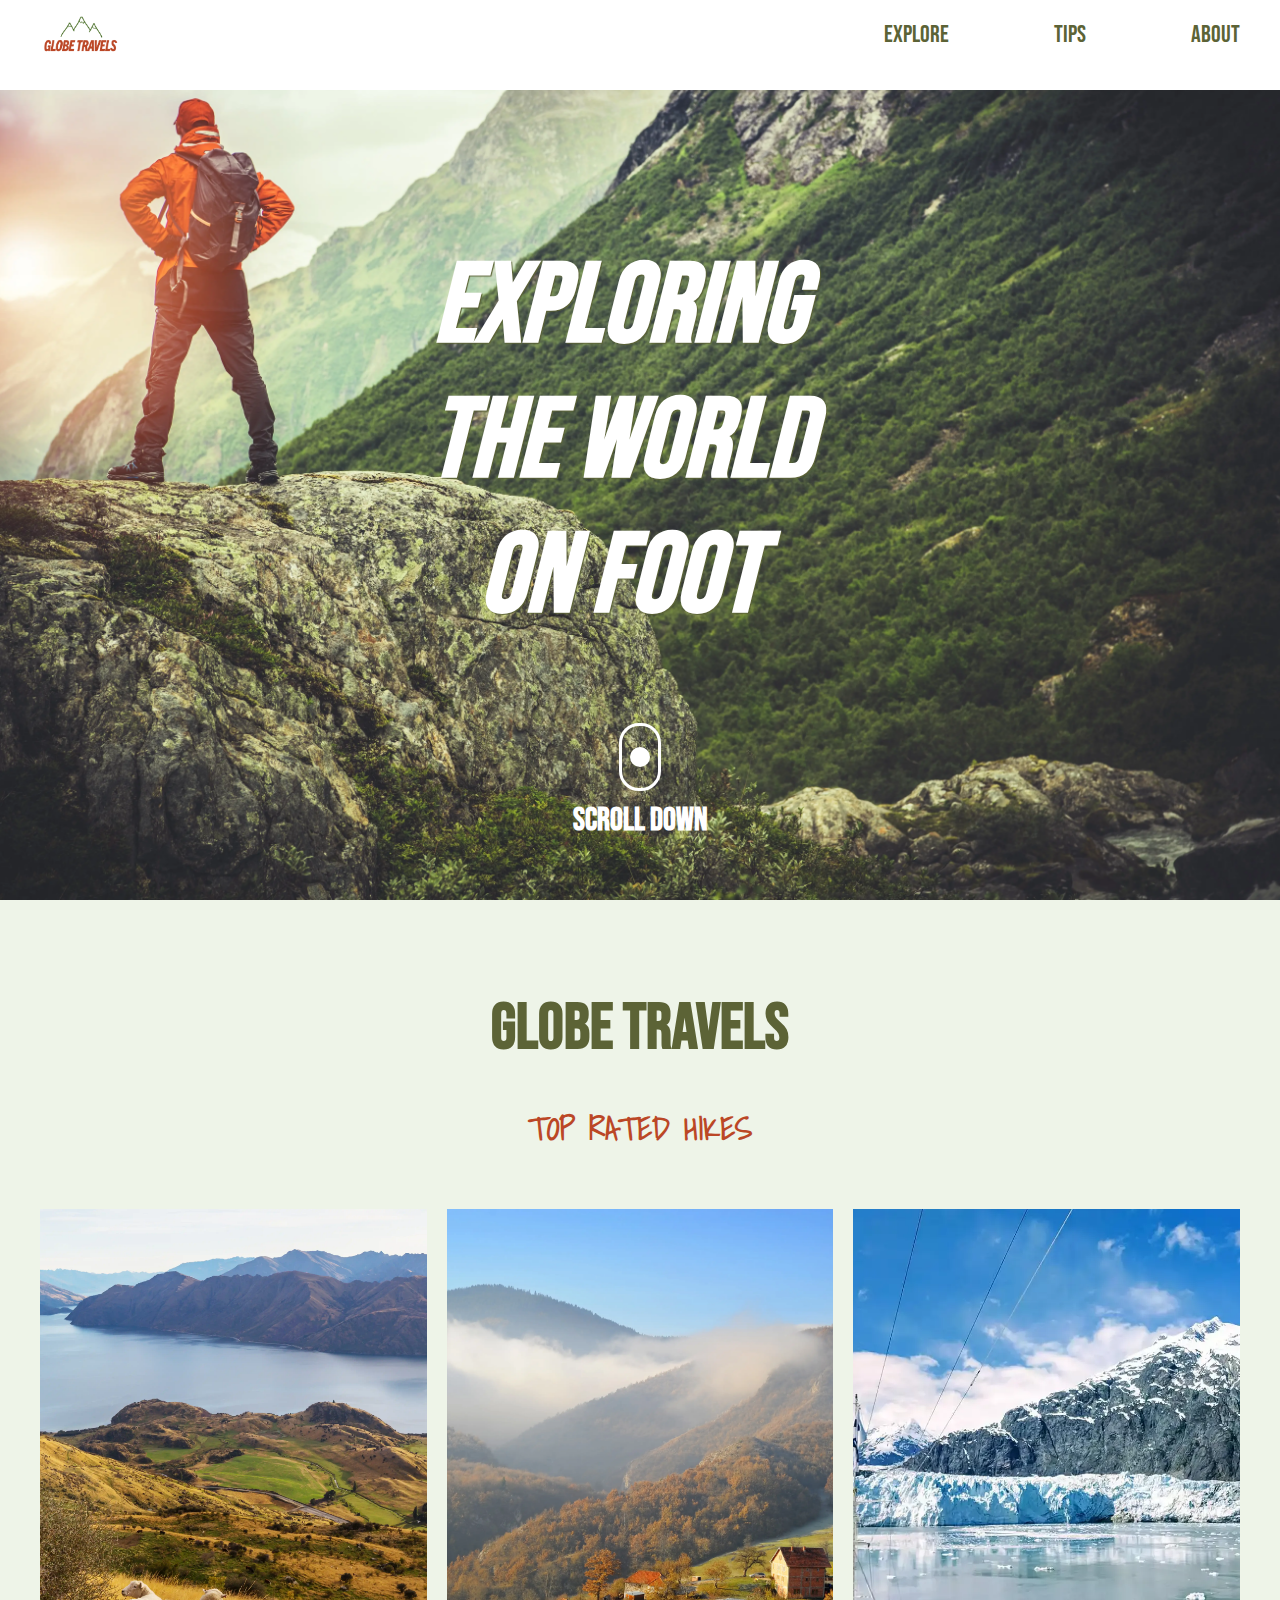
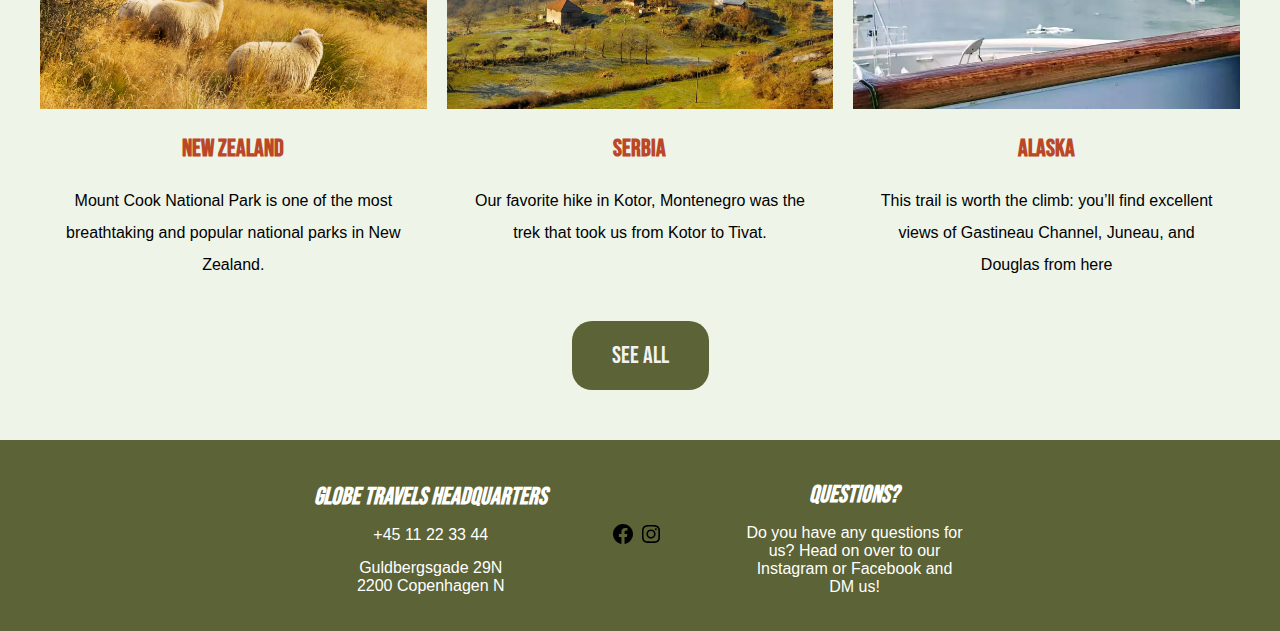
==== commit 6f3fdf9a: "links til billlder landing" ====
--- a/index.html
+++ b/index.html
@@ -50,19 +50,19 @@
 
       <section class="tophikes">
         <article>
-          <img src="billeder/newzealand_hike.webp" alt="hiking" />
+          <a href="loop.html"> <img src="billeder/newzealand_hike.webp" alt="hiking" /></a>
           <h2>NEW ZEALAND</h2>
           <p>Mount Cook National Park is one of the most breathtaking and popular national parks in New Zealand.</p>
         </article>
 
         <article>
-          <img src="billeder/serbia_hike.webp" alt="hiking" />
+          <a href="loop.html"> <img src="billeder/serbia_hike.webp" alt="hiking" /></a>
           <h2>SERBIA</h2>
           <p>Our favorite hike in Kotor, Montenegro was the trek that took us from Kotor to Tivat.</p>
         </article>
 
         <article>
-          <img src="billeder/glacier_hike.webp" alt="glacier" />
+          <a href="loop.html"> <img src="billeder/glacier_hike.webp" alt="glacier" /></a>
           <h2>ALASKA</h2>
           <p>This trail is worth the climb: you’ll find excellent views of Gastineau Channel, Juneau, and Douglas from here</p>
         </article>
--- a/style.css
+++ b/style.css
@@ -437,8 +437,15 @@
     display: block;
   }
 
+  .button_div {
+    display: grid;
+    grid-template-columns: 1fr 1fr;
+    grid-column: 1/2;
+    grid-row: 1;
+  }
   .tilbage_mobil {
-    display: none;
+    margin-left: 0;
+    width: 110px;
   }
 
   /* Loop view */
--- a/landing_style.css
+++ b/landing_style.css
@@ -7,7 +7,7 @@
 
 /* styling af baggrundsbillede */
 .background-image {
-  background-image: url("billeder/landingpage.jpg");
+  background-image: url("billeder/landingpage.webp");
   background-size: cover;
   background-repeat: no-repeat;
   height: 100vh;
@@ -112,6 +112,7 @@
 article img {
   object-fit: cover;
   height: 500px;
+  cursor: pointer;
 }
 
 article h2,
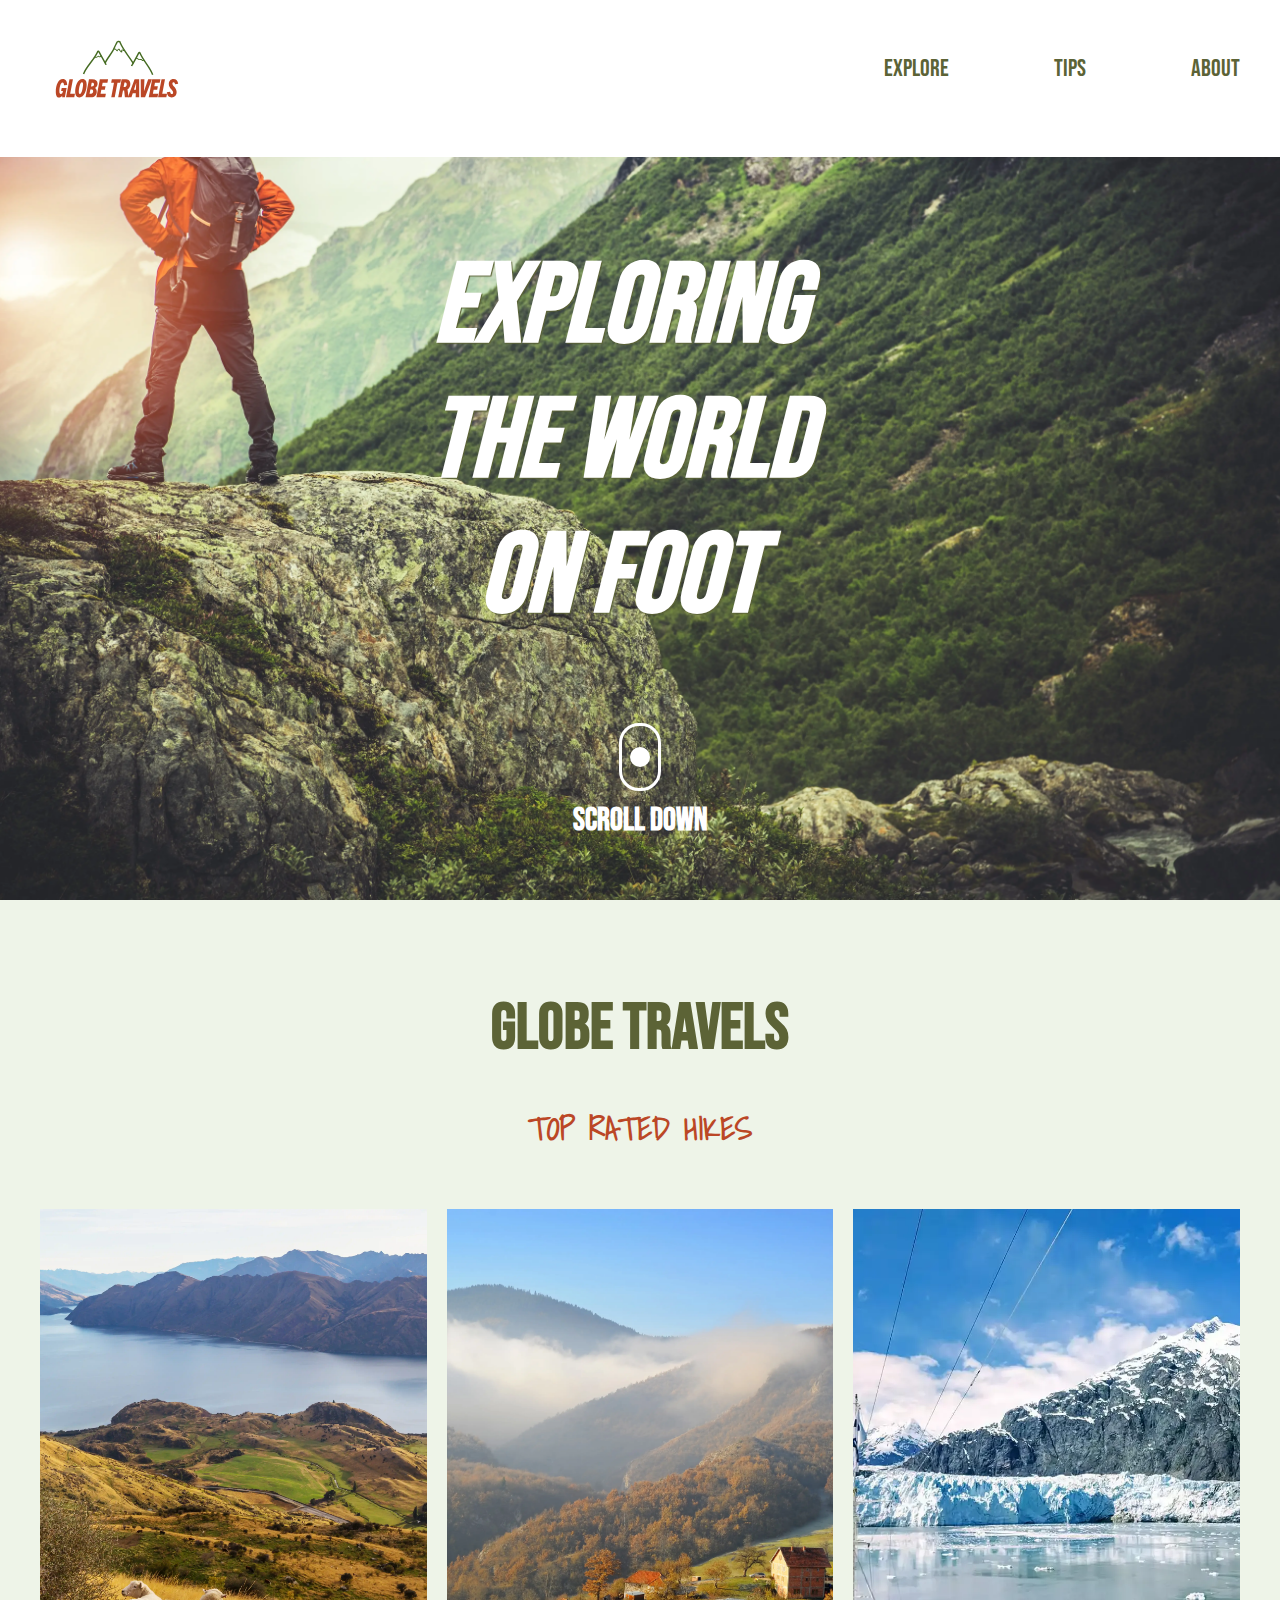
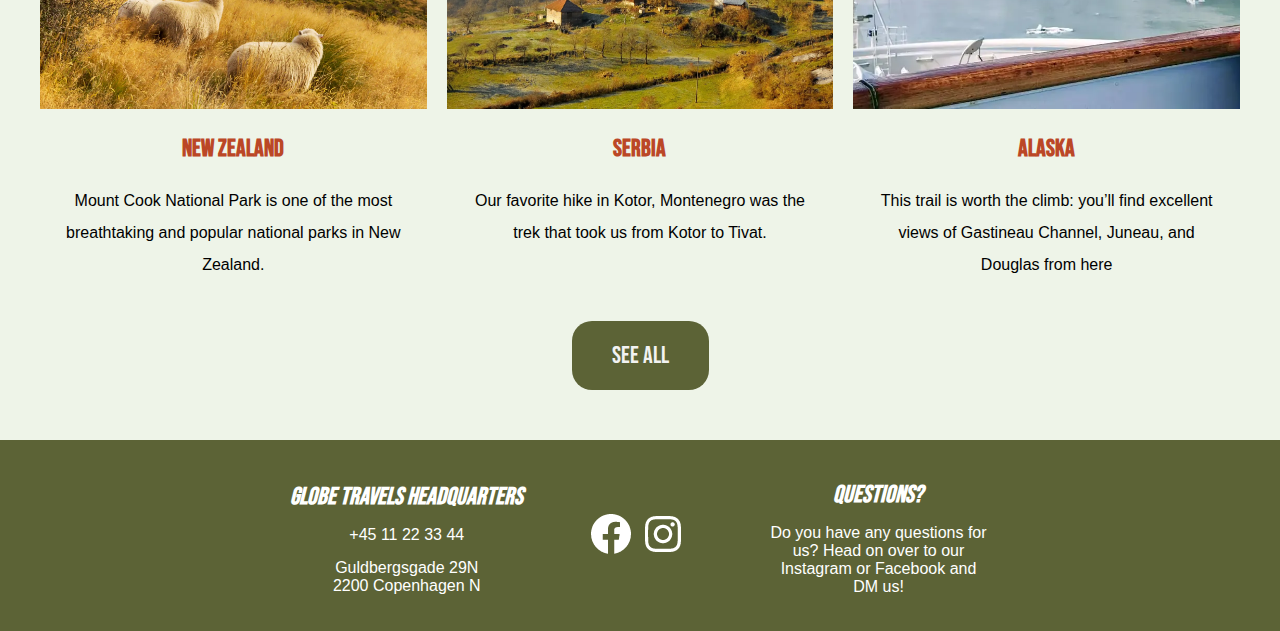
==== commit 94c88fca: "logo_svg" ====
--- a/index.html
+++ b/index.html
@@ -11,7 +11,7 @@
   <body>
     <header class="banner">
       <nav class="navbar">
-        <a class="logo" href="index.html"><img src="billeder/globe_logo_final.png" alt="logo" /></a>
+        <a class="logo" href="index.html"><img src="billeder/logo_final_final.svg" alt="logo" /></a>
         <ul class="nav-menu">
           <li class="nav-item">
             <a href="loop.html">EXPLORE</a>
@@ -82,8 +82,8 @@
       </div>
       <div class="socials">
         <div class="socials">
-          <img src="billeder/bxl-facebook-circle.svg" alt="face" />
-          <img src="billeder/bxl-instagram(1).svg" alt="insta" />
+          <img src="billeder/facebook-logo.png" alt="face" />
+          <img src="billeder/instagram-logo.png" alt="insta" />
         </div>
       </div>
       <section class="sporgsmal">
--- a/style.css
+++ b/style.css
@@ -115,7 +115,7 @@
   }
 
   .logo img {
-    width: 20%;
+    width: 30%;
   }
   .navbar {
     padding: 20px;
@@ -450,7 +450,7 @@
 
   /* Loop view */
   .logo > img:nth-child(1) {
-    max-width: 10%;
+    max-width: 20%;
     padding-top: 10px;
   }
 
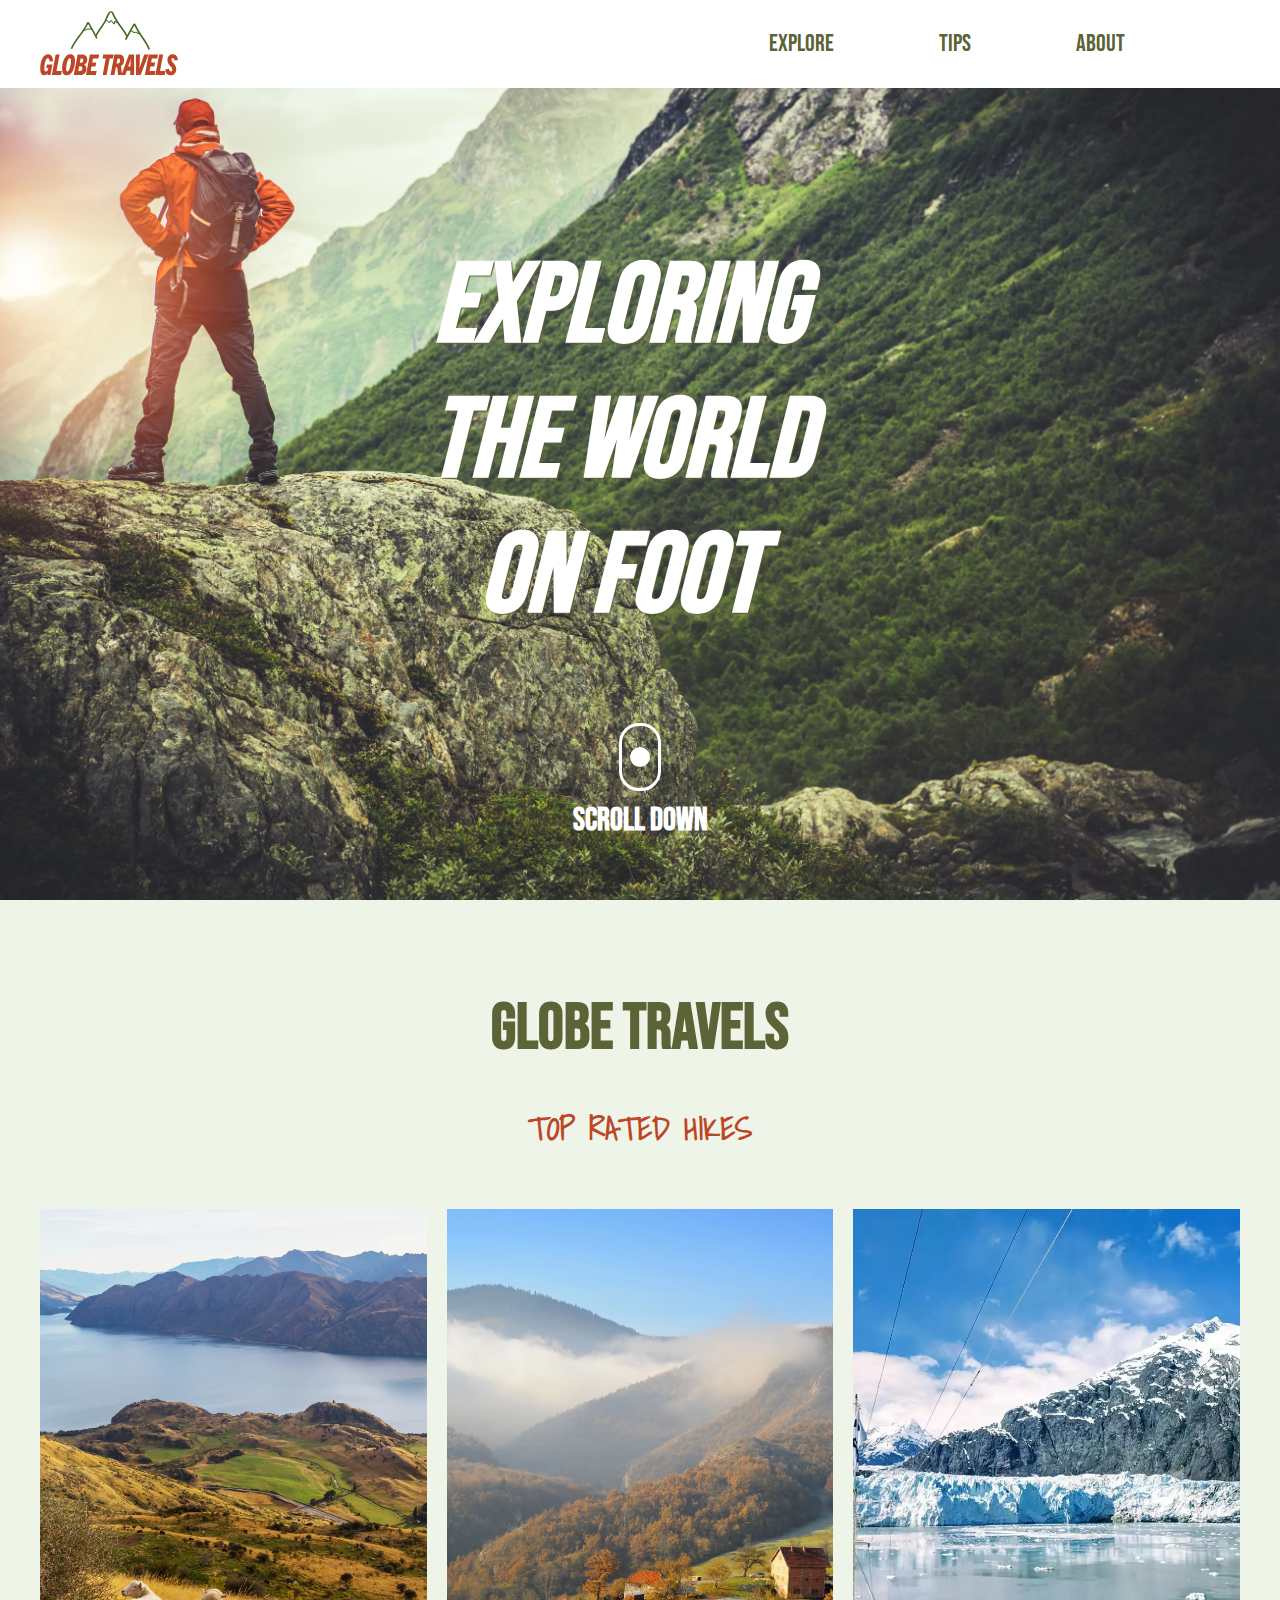
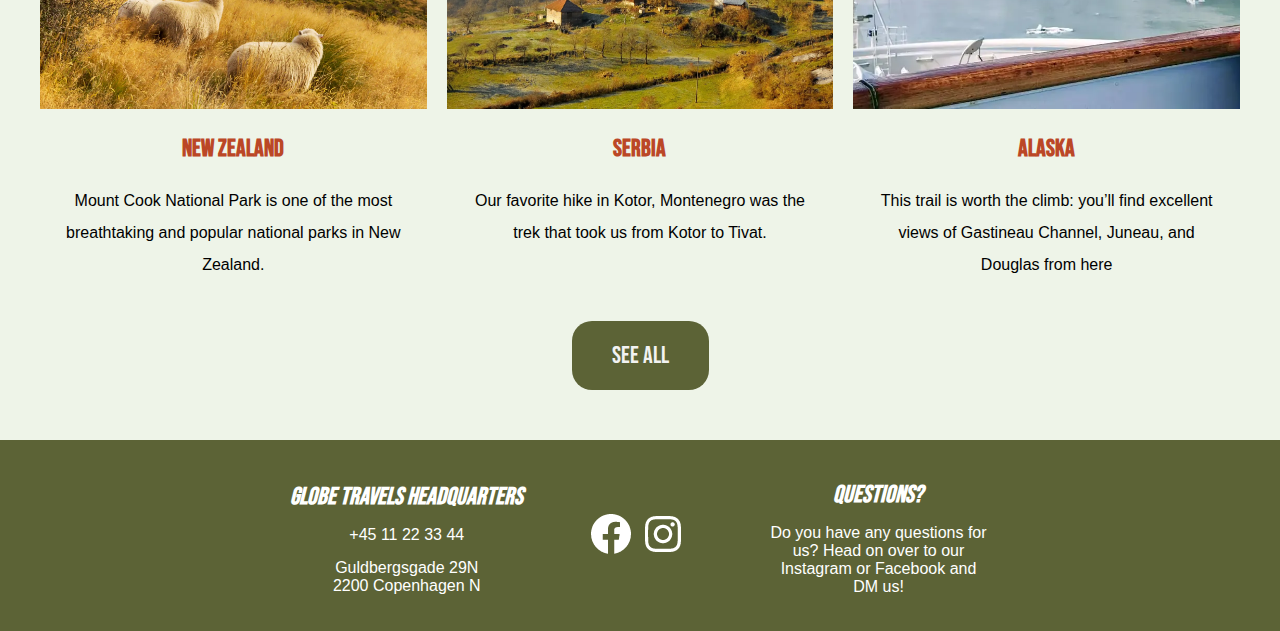
==== commit c8f09ec2: "finalcommit" ====
--- a/index.html
+++ b/index.html
@@ -11,7 +11,7 @@
   <body>
     <header class="banner">
       <nav class="navbar">
-        <a class="logo" href="index.html"><img src="billeder/logo_final_final.svg" alt="logo" /></a>
+        <a class="logo" href="index.html"><img src="billeder/logo_final02.svg" alt="logo" /></a>
         <ul class="nav-menu">
           <li class="nav-item">
             <a href="loop.html">EXPLORE</a>
--- a/style.css
+++ b/style.css
@@ -169,8 +169,6 @@
 nav {
   list-style: none;
   line-height: 2rem;
-  /* display: inline; */
-  padding-bottom: 20px;
 }
 
 button {
@@ -465,6 +463,7 @@
 
   .banner {
     position: fixed;
+    padding-right: 115px;
   }
   .banner_enkelt {
     position: fixed;
--- a/landing_style.css
+++ b/landing_style.css
@@ -154,7 +154,7 @@
   }
 }
 
-/* desktop media query */
+/* desktop-version  */
 
 @media (min-width: 870px) {
   .background-image {
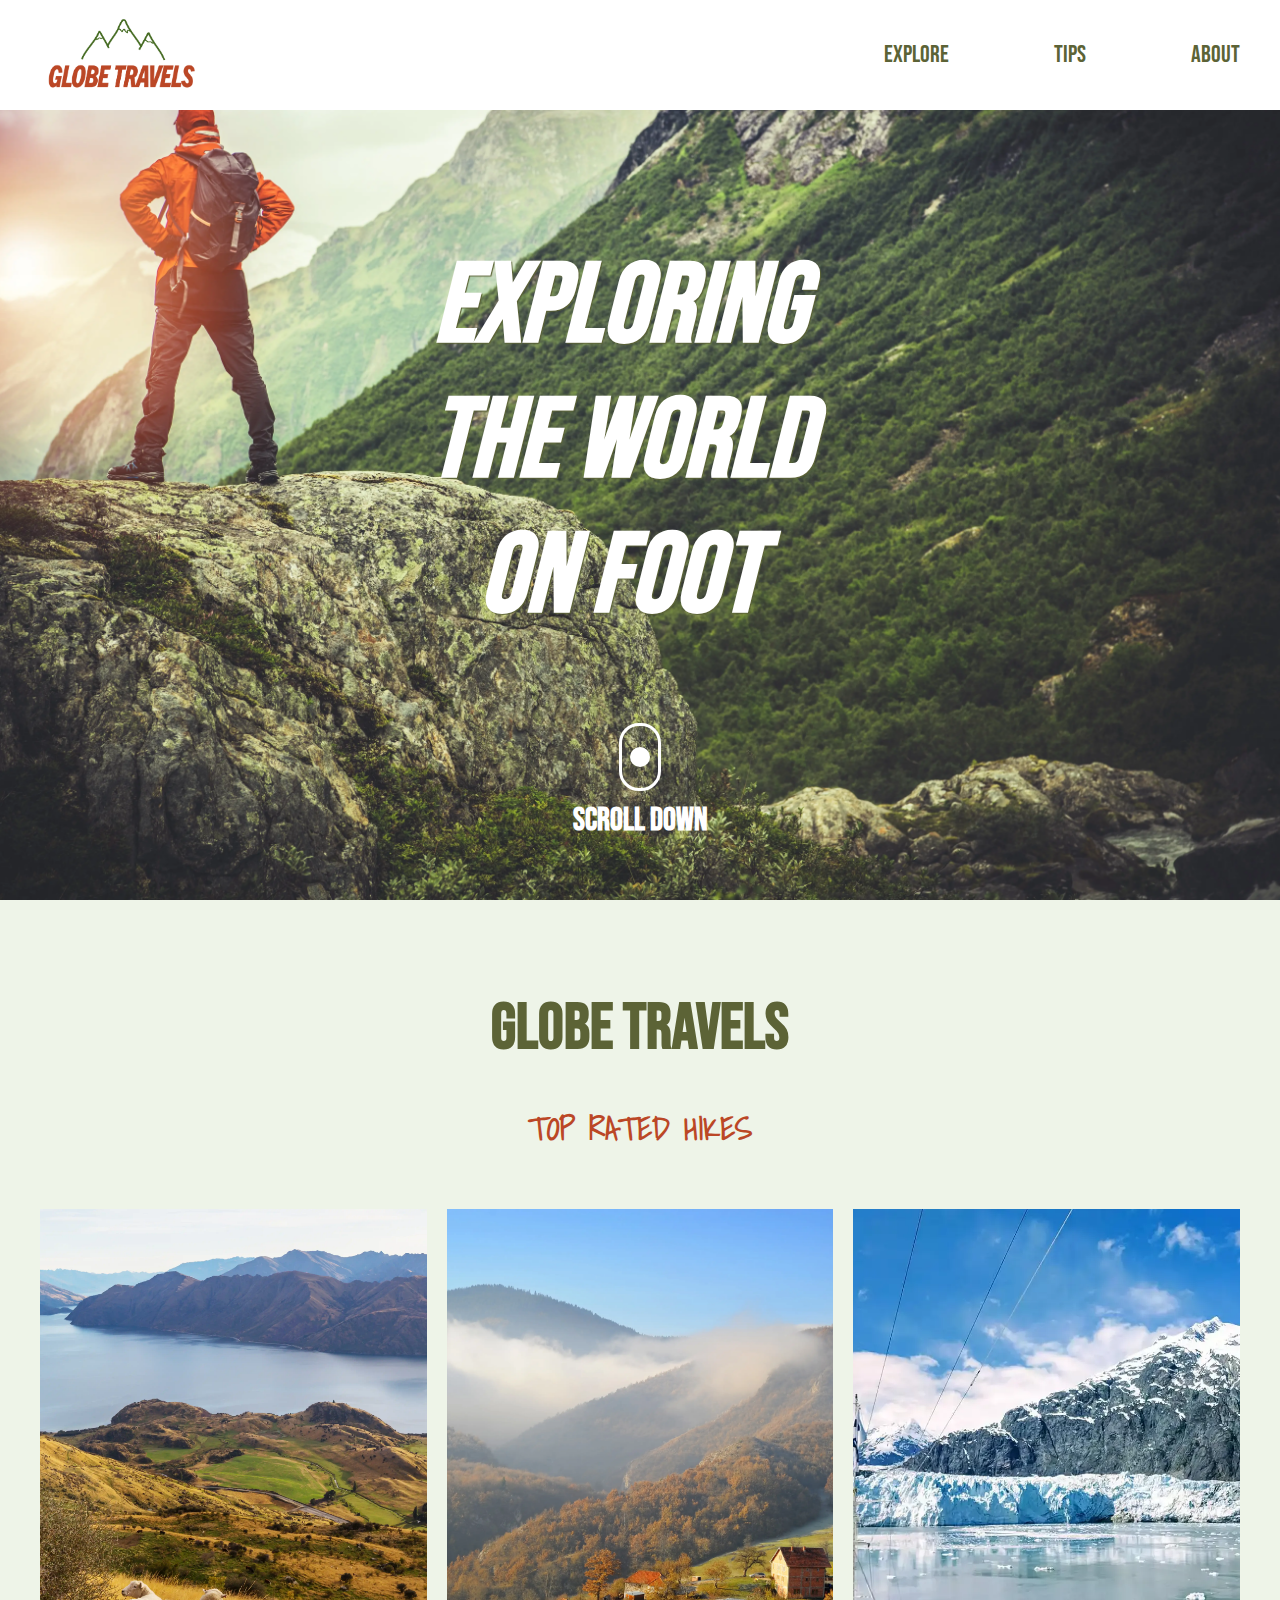
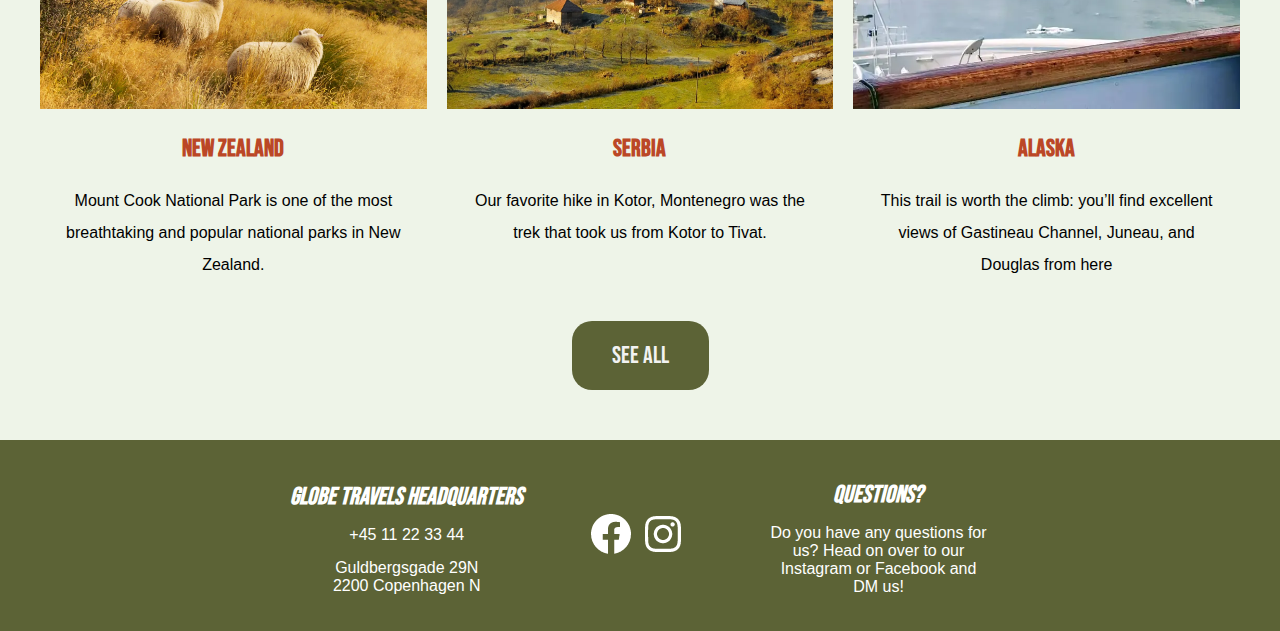
==== commit 245569c0: "lortesvg" ====
--- a/index.html
+++ b/index.html
@@ -11,7 +11,7 @@
   <body>
     <header class="banner">
       <nav class="navbar">
-        <a class="logo" href="index.html"><img src="billeder/logo_final02.svg" alt="logo" /></a>
+        <a class="logo" href="index.html"><img src="billeder/globe_logo_final.png" alt="logo" /></a>
         <ul class="nav-menu">
           <li class="nav-item">
             <a href="loop.html">EXPLORE</a>
--- a/style.css
+++ b/style.css
@@ -463,8 +463,8 @@
 
   .banner {
     position: fixed;
-    padding-right: 115px;
-  }
+  }
+
   .banner_enkelt {
     position: fixed;
     padding-top: 5rem;
